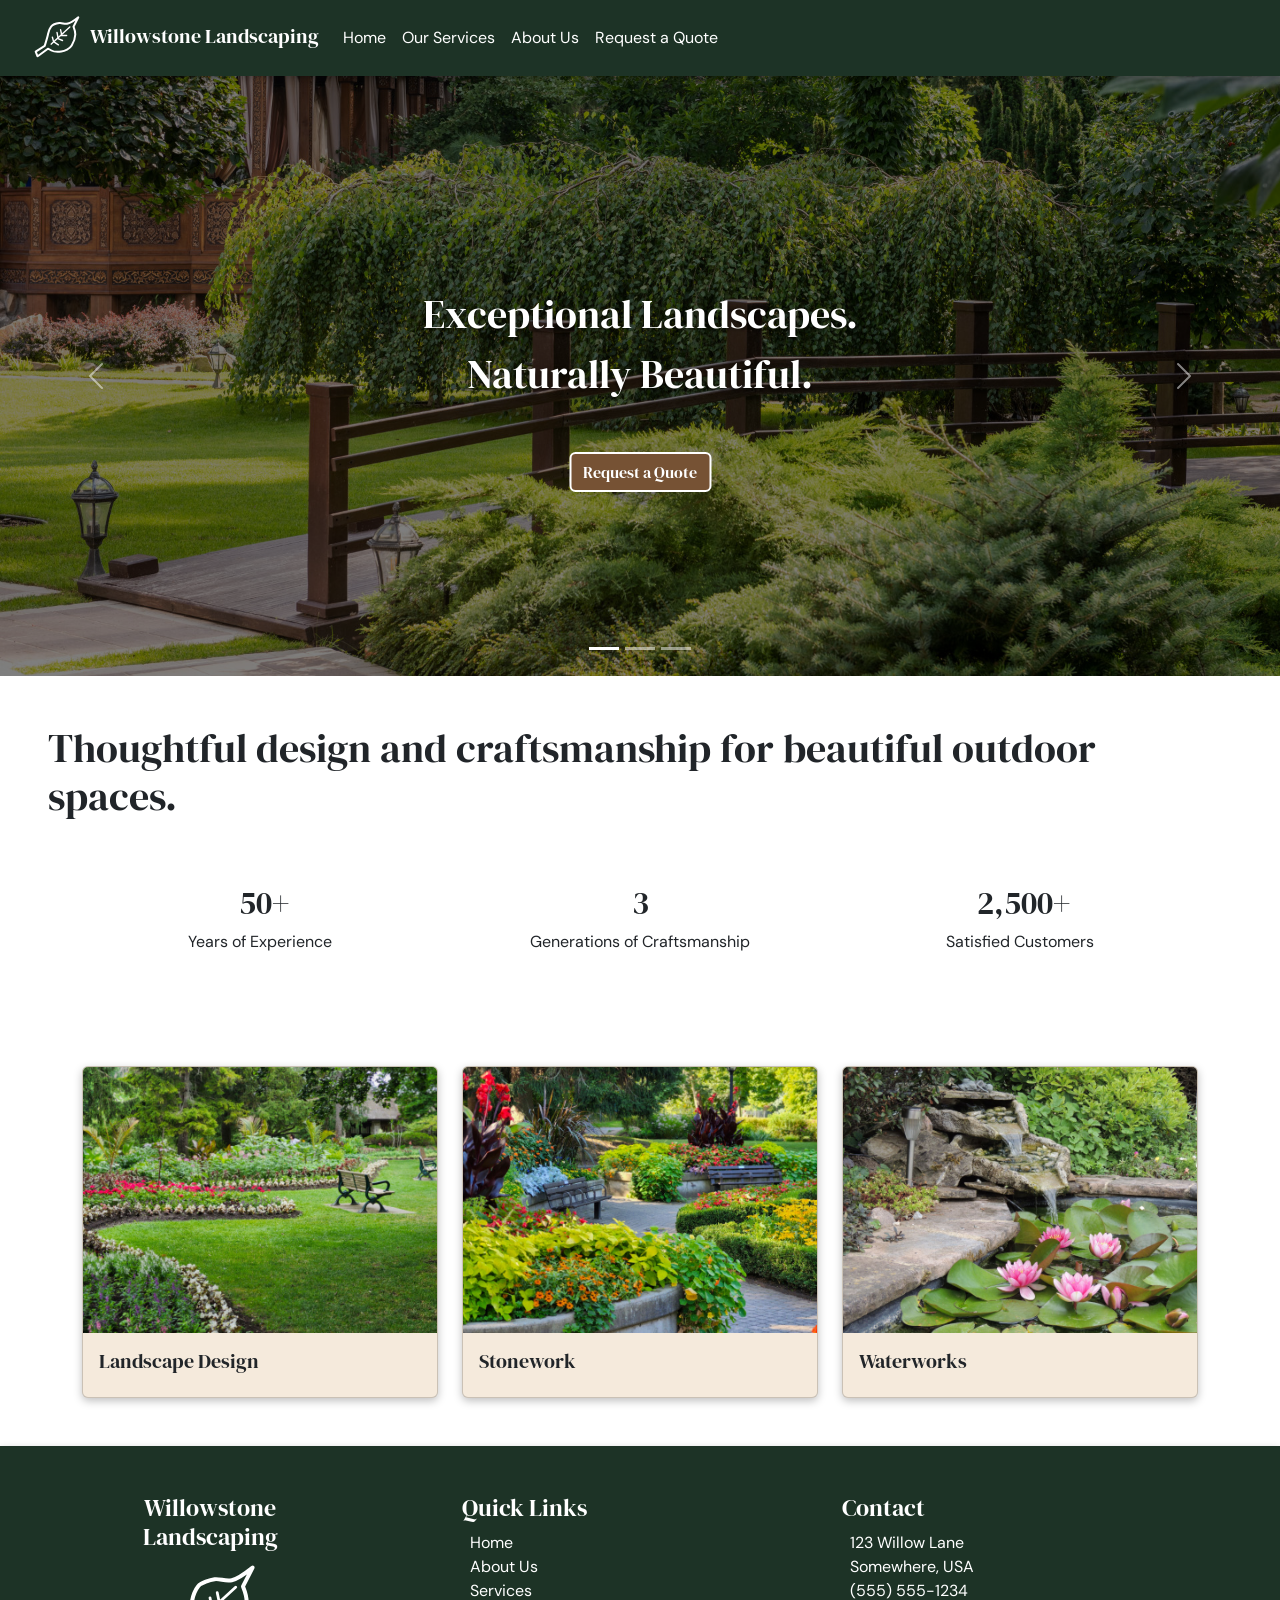
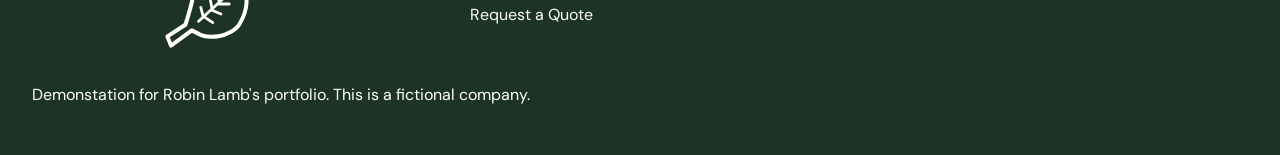
==== index.html @ a402fd1c "Add files via upload" ====
<!doctype html>
<html lang="en">
<head>
  <meta charset="utf-8">
  <meta name="viewport" content="width=device-width, initial-scale=1">
  <title>Willowstone Landscaping</title>

  <link rel="preconnect" href="https://fonts.googleapis.com">
  <link rel="preconnect" href="https://fonts.gstatic.com" crossorigin>
  <link href="https://fonts.googleapis.com/css2?family=DM+Sans:ital,opsz,wght@0,9..40,100..1000;1,9..40,100..1000&family=DM+Serif+Display:ital@0;1&display=swap" rel="stylesheet">

  <link rel="stylesheet" href="css/bootstrap.min.css">
  <link rel="stylesheet" href="css/willowstone-styles.css">

</head>
<body>
  <nav class="navbar navbar-expand-lg navbar-dark sticky-top">
  <a class="navbar-brand" href="#"> <img src="images/willowstone-logo.svg"
         class="willowstone-logo"
         alt="">Willowstone Landscaping</a>
  <button class="navbar-toggler" type="button" data-toggle="collapse" data-target="#navbarNavAltMarkup" aria-controls="navbarNavAltMarkup" aria-expanded="false" aria-label="Toggle navigation">
    <span class="navbar-toggler-icon"></span>
  </button>
  <div class="collapse navbar-collapse">
    <div class="navbar-nav">
      <a class="nav-item nav-link" href="index.html">Home</a>
      <a class="nav-item nav-link" href="#service-section">Our Services</a>
      <a class="nav-item nav-link" href="pages/about-us.html">About Us</a>
      <a class="nav-item nav-link" href="pages/request-quote-form.html">Request a Quote</a>
    </div>
  </div>
</nav>

<div id="carouselWillowstone" class="carousel slide carousel-fade" data-bs-ride="carousel">
  <ol class="carousel-indicators">
    <li data-bs-target="#carouselWillowstone" data-bs-slide-to="0" class="active"></li>
    <li data-bs-target="#carouselWillowstone" data-bs-slide-to="1"></li>
    <li data-bs-target="#carouselWillowstone" data-bs-slide-to="2"></li>
  </ol>
  <div class="carousel-inner">
    <div class="carousel-item active">
      <img class="d-block w-100" src="images/bridge-hero.jpg" alt="Bridge">
    </div>
     <div class="carousel-item">
      <img class="d-block w-100" src="images/patio-hero.jpg" alt="Patio">
    </div>
     <div class="carousel-item">
      <img class="d-block w-100" src="images/flowers-trees-hero.jpg" alt="Flowers">
    </div>

    
      <div class="hero-content">
        
        <h1 class="hero-line-1">Exceptional Landscapes.</h1>
        <h1 class="hero-line-2">Naturally Beautiful.</h1>

        <a href="" class="btn btn-primary btn-willowstone">
            Request a Quote
        </a>
      </div>
  </div>
  <a class="carousel-control-prev" href="#carouselWillowstone" role="button" data-bs-slide="prev">
    <span class="carousel-control-prev-icon" aria-hidden="true"></span>
    <span class="sr-only"></span>
  </a>
  <a class="carousel-control-next" href="#carouselWillowstone" role="button" data-bs-slide="next">
    <span class="carousel-control-next-icon" aria-hidden="true"></span>
    <span class="sr-only"></span>
  </a>


</div>

<section class="summary py-5">
  <h1>Thoughtful design and craftsmanship
        for beautiful outdoor spaces.</h1>
      <div class="container">
        <div class="row text-center">

            <div class="col-12 col-md-4">
                <h2>&nbsp;50+</h2>
                <p>Years of Experience</p>
            </div>

            <div class="col-12 col-md-4">
                <h2>3</h2>
                <p>Generations of Craftsmanship</p>
            </div>

            <div class="col-12 col-md-4">
                <h2>&nbsp;2,500+</h2>
                <p>Satisfied Customers</p>
            </div>

        </div>
    </div>

</section>

<section id="service-section" class="services py-5">
    <div class="container">
        <div class="row g-4">

            <div class="col-12 col-md-6 col-lg-4">
                <a href="pages/landscape-design.html" class="card h-100">
                    <img src="images/bench-card.jpg" class="card-img-top" alt="...">
                    <div class="card-body">
                      <h5 class="card-title">Landscape Design</h5>
                    </div>
                  </a>
            </div>

            <div class="col-12 col-md-6 col-lg-4">
                <a href="pages/stonework.html" class="card h-100">
                    <img src="images/stone-path-card.jpg" class="card-img-top" alt="...">
                    <div class="card-body">
                      <h5 class="card-title">Stonework</h5>
                    </div> 
                  </a>
            </div>

            <div class="col-12 col-md-6 col-lg-4">
                <a href="pages/waterworks.html" class="card h-100">
                    <img src="images/pond-card.jpg" class="card-img-top" alt="...">
                    <div class="card-body">
                      <h5 class="card-title">Waterworks</h5>
                   </div>
                </a>
            </div>

        </div>
    </div>
</section>

<footer class="willowstone-footer">
    <div class="container">
        <div class="row">

            <div class="col-12 col-md-4 logo-footer-container">
                <h4>Willowstone Landscaping</h4>
                <img src="images/willowstone-logo.svg" class="willowstone-logo-footer" alt="Willowstone Logo">
            </div>

            <div class="col-12 col-md-4 py-3">
                <h4>Quick Links</h4>
                <a class="footer-list" href="#">Home</a><br>
                <a class="footer-list" href="pages/about-us.html">About Us</a><br>
                <a class="footer-list" href="#service-section">Services</a><br>
                <a class="footer-list" href="pages/request-quote-form.html">Request a Quote</a>
            </div>

            <div class="col-12 col-md-4 py-3">
                <h4 class="willowstone-contact">Contact</h4>
                <p class="footer-list">123 Willow Lane</p>
                <p class="footer-list">Somewhere, USA</p>
                <p class="footer-list">(555) 555-1234</p>
            </div>

        </div>
    </div>
    <p>Demonstation for Robin Lamb's portfolio. This is a fictional company.</p>
</footer>

<script src="js/bootstrap.bundle.min.js"></script>
</body>
</html>
---- css/willowstone-styles.css ----
:root {
    --forest: #1D3326;
    --sage: #829B79;
    --sage-light: #DDE6D8;

    --tan: #9A7048;
    --tan-light: #D0AD82;
    --tan-dark: #765234;
    --tan-active: #5E4029;
    --tan-pale: #f5eadc;

    --ivory: #F7F5EF;
    --text-dark: #263029;
}

.navbar {
    background-color: var(--forest);
    color: white;
    box-shadow: 0 3px 8px rgba(0, 0, 0, 0.25);
    padding: .5rem 2rem;
}

.navbar .navbar-brand,
.navbar .nav-link {
    color: white;
}

.navbar .nav-link:hover {
    color: var(--tan-light);
}

.navbar .nav-link:active {
     color: var(--tan);
}

.willowstone-logo {
    width: 50px;
    height: auto;
    margin-right: 0.5rem;
}

.willowstone-logo-footer {
    width: 100px;
    height: auto;
}

.logo-footer-container {
    text-align: center;
    padding-top: 1em;
    padding-right:7em;    
}

@media (max-width: 767.98px) {
    .logo-footer-container {
        padding-right: 0;
    }
}

.btn-willowstone {
    background-color: var(--tan-dark);
    color: #FFFFFF;
    border: 2px solid white;
    margin-top: 2em;

}

@media (max-width: 767.98px) {
    .btn-willowstone {
        margin-top: 0;
    }
}

.btn-willowstone:hover {
    background-color: var(--tan);
    border-color: var(--tan);
    color: white;
}

.btn.btn-willowstone:active {
    background-color: var(--tan-active);
    border-color: var(--tan-active);
}


.willowstone-footer {
    background-color: var(--forest);
    color:white;  
    padding: 2rem 2rem;
    box-shadow: 0 3px 8px rgba(0, 0, 0, 0.25);
}

.willowstone-footer a{
    color: white;
    text-decoration: none;
}

.willowstone-footer .container {
    padding-bottom: 1.5rem;
}

.services, .summary {
    padding: 5rem 3rem;
}


@media (max-width: 767.98px) {
    .services,
    .summary {
        padding: 3rem 1rem;
    }
}
.card {
    background-color: var(--tan-pale);
    box-shadow: 0 3px 8px rgba(0, 0, 0, 0.25);
    text-decoration: none;
    transition: transform 0.2s ease,
                box-shadow 0.2s ease;
}

.card:hover {
    background-color: var(--tan-dark);
    color: white;
    transform: translateY(-4px);
    box-shadow: 0 6px 14px rgba(0, 0, 0, 0.25);
}

.card:active {
    background-color: var(--tan-active);
    transform: translateY(-1px) scale(0.99);
    box-shadow: 0 2px 6px rgba(0, 0, 0, 0.14);
}

.willowstone-footer a:hover {
    color: var(--tan-light);
}

.willowstone-footer a:active {
    color: var(--tan);
}

#carouselWillowstone {
    position: relative;
}

.hero-content {
    position: absolute;
    top: 50%;
    left: 50%;
    transform: translate(-50%, -50%);
    z-index: 10;

    text-align: center;
    color: white;
}


.carousel-item {
    position: relative;
}

.summary h1 {
    margin-bottom: 4rem
}

.carousel-item::after {
    content: "";
    position: absolute;
    inset: 0;
    background-color: rgba(0, 0, 0, 0.5);
}

.hero-content h1 {
    line-height:.7;
    margin-bottom: 2rem;
    color: white;
    text-shadow: 0 2px 4px rgba(0, 0, 0, 0.7);
}


@media (max-width: 767.98px) {
    .hero-content {
        width: 90%;
    }
}

@media (max-width: 767.98px) {
    .hero-content h1 {
        font-size: 1.5rem;
        line-height: .2rem;
    }
}


.hero-line-1, .hero-line-2, .hero-content .btn-willowstone { 
    opacity: 0;
    transform: translateY(20px);
    animation: fadeIn 1.5s ease-out forwards;
}


.hero-line-1 {
    animation-delay: 0.2s;
}

.hero-line-2 {
     animation-delay: 1.5s;
}

.hero-content .btn-willowstone {
    animation-delay: 2.5s;
}


@keyframes fadeIn {
    from {
        opacity: 0;
    }

    to {
        opacity: 1;
    }
}

.carousel-indicators {
    list-style: none;
}

body {
    font-family: "DM Sans", sans-serif;
}

h1,
h2,
h3,
h4,
h5,
h6,
.navbar-brand, .btn-willowstone {
    font-family: "DM Serif Display", serif;
}

.footer-list {
    margin-left: .5rem;
    line-height: .5rem;
}

.willowstone-contact {
    padding-bottom: .5rem;
}

.service-hero {
    min-height: 60vh;
    background-size: cover;
    background-position: center;
    background-attachment: fixed;

    display: flex;
    align-items: center;
    justify-content: center;
}

.service-hero-mobile {
    display: none;
}

@media (max-width: 767.98px) {

    .service-hero {
        min-height: auto;
        background-image: none;
        background-attachment: scroll;
    }

    .service-hero-mobile {
        display: block;
        width: 100%;
        height: auto;
    }
}

.landscape-hero {
    background-image: url("../images/landscape-hero.jpg")
}

.stonework-hero {
    background-image: url("../images/stonework-hero.jpg");
}

.waterworks-hero {
    background-image: url("../images/pond-hero.jpg");
}

.service-hero {
    position: relative;
}

.about-hero-wrap {
    position: relative;
}

.about-hero {
    display: block;
    width: 100%;
    height: auto;
    position: relative;
    filter: brightness(55%);
}


.service-hero::before {
    content: "";
    position: absolute;
    inset: 0;
    background-color: rgba(0, 0, 0, 0.45);
}

.service-hero-content {
    position: absolute;
    z-index: 2;
    top: 50%;
    left: 50%;
    transform: translate(-50%, -50%);
    color: white;
    text-align: center;
}

.service-hero-content h1 {
    font-size: 3.5rem;
    padding-top: 5rem;
}

@media (max-width: 767.98px) {
    .service-hero-content h1 {
    font-size: 2rem;
    
    }

}



.service-content h1, .service-content h3, .service-content h4 {
    padding-top: 1rem;
    padding-bottom: 1rem;
}

.service-content h1, .service-content h3, .service-content h4, .service-content p {
    padding-left: 3rem;
    padding-right:3rem;
    line-height: 1.5;
}

@media (max-width: 767.98px) {
    .service-content h1, .service-content h3, .service-content h4, .service-content p {
    padding-left: 1rem;
    padding-right:1rem;
}
}
.service-content p, .service-content a {
    font-size: 1.2rem;
    line-height: 1.5;
}

.return-to-services {
    color:black;
    text-align:center;
    display:block;
    padding-top: 2rem;
    padding-bottom: 2rem;
}

.hidden {
    display: none;
}

.form-error {
    color: #a12b2b;
    font-size: 0.9rem;
    margin-top: 0.25rem;
}

.quote-page {
    padding-right: 5rem;
    padding-left: 5rem;
    padding-top: 5rem;
    padding-bottom: 5rem;
}

.form-control {
    margin-bottom: 2rem;
}

@media (max-width: 767.98px) {
   .quote-page {
    padding-right: 2rem;
    padding-left: 2rem;
    padding-top: 2rem;
    padding-bottom: 2rem;
} 
}

.quote-page .btn-willowstone {
    display: block;
    margin-left: auto;
    margin-right: auto;
}

.success-message {
    padding-top: 10rem;
    padding-bottom: 10rem;
}

.success-message .h2, .success-message .p {
    padding-bottom: 5rem;
}

.dm-serif-display-regular {
  font-family: "DM Serif Display", serif;
  font-weight: 400;
  font-style: normal;
}

.dm-serif-display-regular-italic {
  font-family: "DM Serif Display", serif;
  font-weight: 400;
  font-style: italic;
}

.dm-sans-<uniquifier> {
  font-family: "DM Sans", sans-serif;
  font-optical-sizing: auto;
  font-weight: <weight>;
  font-style: normal;
}
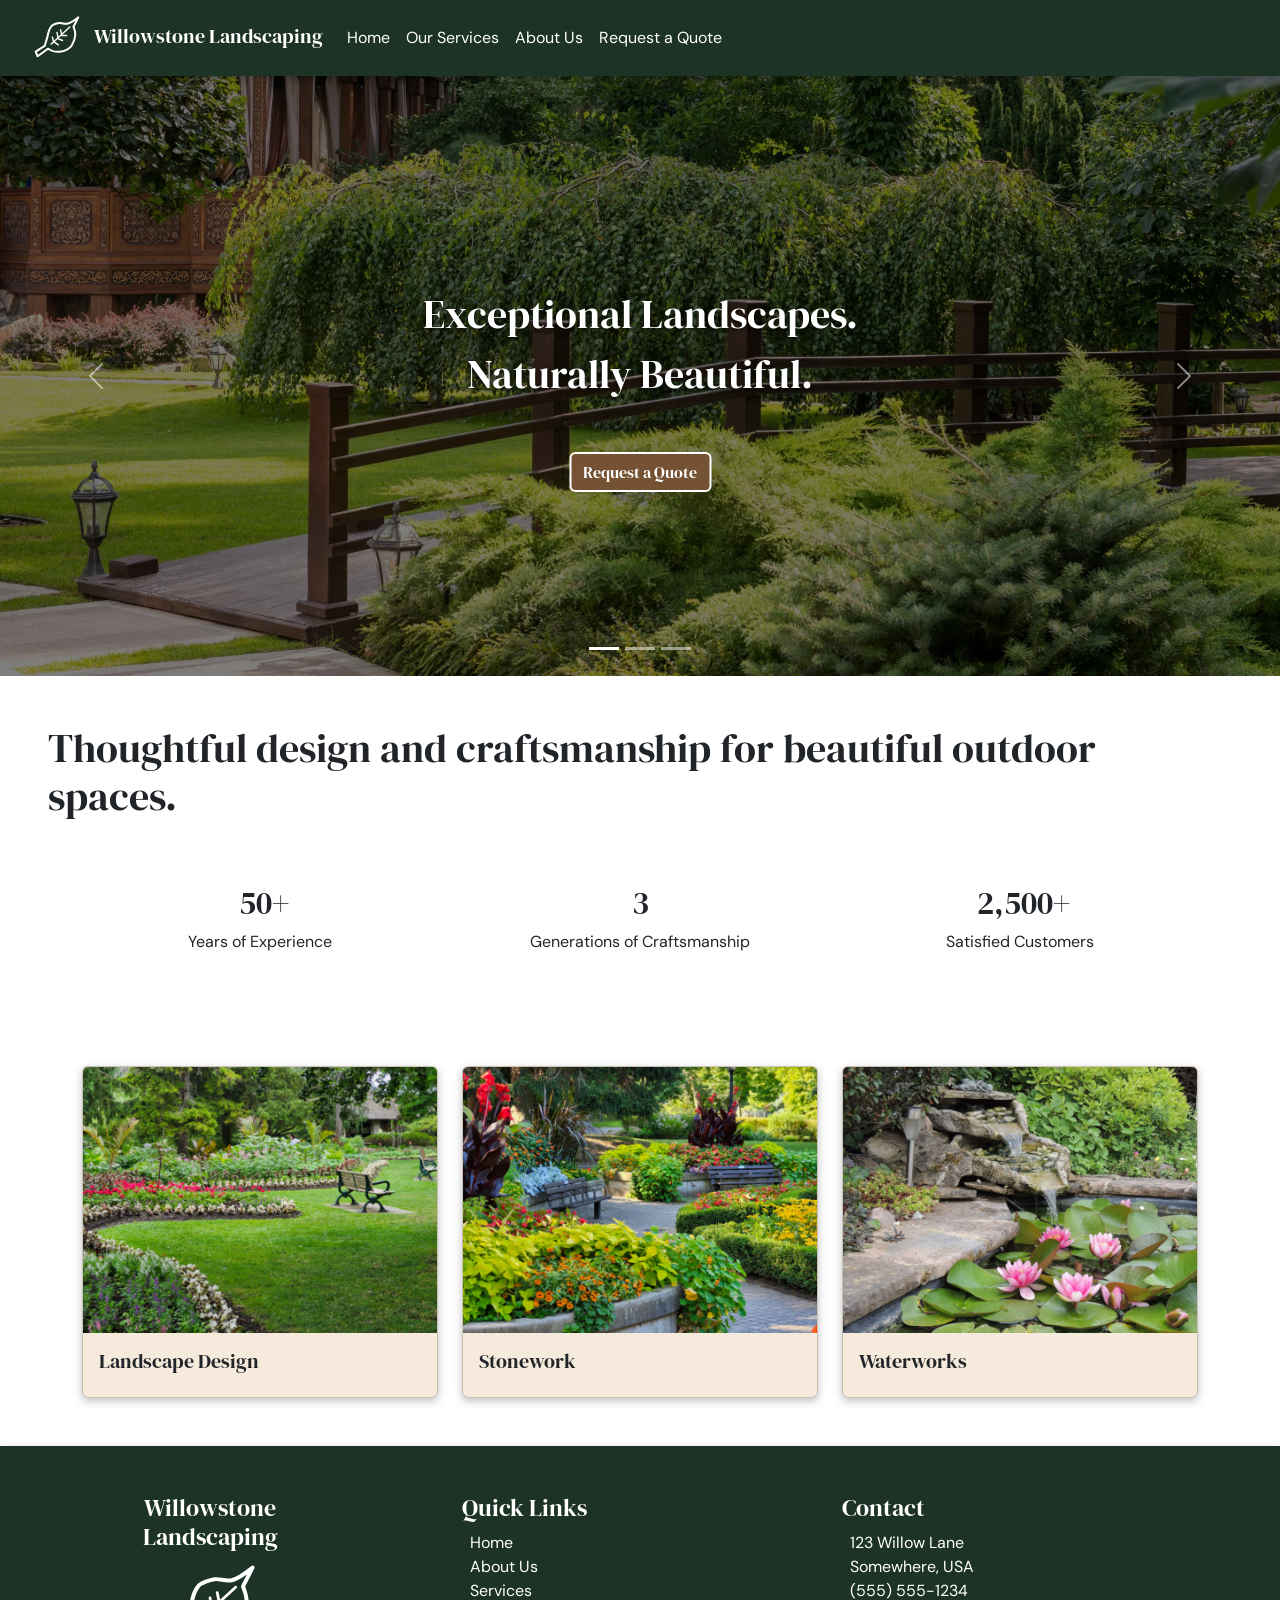
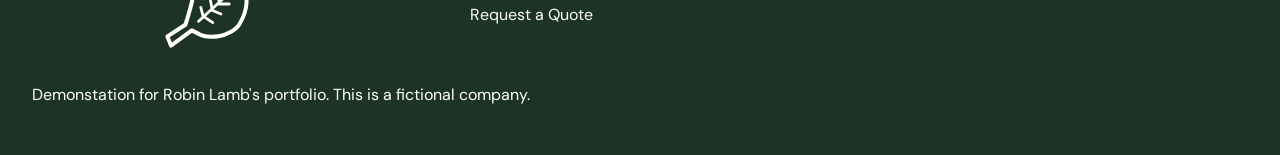
==== commit db57ba84: "Fix mobile navigation and optimize imgages" ====
--- a/index.html
+++ b/index.html
@@ -14,21 +14,38 @@
 
 </head>
 <body>
-  <nav class="navbar navbar-expand-lg navbar-dark sticky-top">
-  <a class="navbar-brand" href="#"> <img src="images/willowstone-logo.svg"
-         class="willowstone-logo"
-         alt="">Willowstone Landscaping</a>
-  <button class="navbar-toggler" type="button" data-toggle="collapse" data-target="#navbarNavAltMarkup" aria-controls="navbarNavAltMarkup" aria-expanded="false" aria-label="Toggle navigation">
-    <span class="navbar-toggler-icon"></span>
-  </button>
-  <div class="collapse navbar-collapse">
-    <div class="navbar-nav">
-      <a class="nav-item nav-link" href="index.html">Home</a>
-      <a class="nav-item nav-link" href="#service-section">Our Services</a>
-      <a class="nav-item nav-link" href="pages/about-us.html">About Us</a>
-      <a class="nav-item nav-link" href="pages/request-quote-form.html">Request a Quote</a>
+ <nav class="navbar navbar-expand-lg navbar-dark sticky-top">
+
+    <a class="navbar-brand" href="index.html">
+        <img src="images/willowstone-logo.svg"
+             class="willowstone-logo"
+             alt="">
+        Willowstone Landscaping
+    </a>
+
+    <button class="navbar-toggler"
+            type="button"
+            data-bs-toggle="collapse"
+            data-bs-target="#navbarNavAltMarkup"
+            aria-controls="navbarNavAltMarkup"
+            aria-expanded="false"
+            aria-label="Toggle navigation">
+
+        <span class="navbar-toggler-icon"></span>
+    </button>
+
+    <div class="collapse navbar-collapse" id="navbarNavAltMarkup">
+        <div class="navbar-nav">
+            <a class="nav-item nav-link" href="index.html">Home</a>
+            <a class="nav-item nav-link" href="#service-section">Our Services</a>
+            <a class="nav-item nav-link" href="pages/about-us.html">About Us</a>
+            <a class="nav-item nav-link"
+               href="pages/request-quote-form.html">
+                Request a Quote
+            </a>
+        </div>
     </div>
-  </div>
+
 </nav>
 
 <div id="carouselWillowstone" class="carousel slide carousel-fade" data-bs-ride="carousel">
@@ -39,13 +56,13 @@
   </ol>
   <div class="carousel-inner">
     <div class="carousel-item active">
-      <img class="d-block w-100" src="images/bridge-hero.jpg" alt="Bridge">
+      <img class="d-block w-100" src="images/bridge-hero.webp" alt="Bridge">
     </div>
      <div class="carousel-item">
-      <img class="d-block w-100" src="images/patio-hero.jpg" alt="Patio">
+      <img class="d-block w-100" src="images/patio-hero.webp" alt="Patio">
     </div>
      <div class="carousel-item">
-      <img class="d-block w-100" src="images/flowers-trees-hero.jpg" alt="Flowers">
+      <img class="d-block w-100" src="images/flowers-trees-hero.webp" alt="Flowers">
     </div>
 
     
@@ -54,7 +71,7 @@
         <h1 class="hero-line-1">Exceptional Landscapes.</h1>
         <h1 class="hero-line-2">Naturally Beautiful.</h1>
 
-        <a href="" class="btn btn-primary btn-willowstone">
+        <a href="pages/request-quote-form.html" class="btn btn-primary btn-willowstone">
             Request a Quote
         </a>
       </div>
@@ -163,4 +180,4 @@
 
 <script src="js/bootstrap.bundle.min.js"></script>
 </body>
-</html>+</html>
--- a/css/willowstone-styles.css
+++ b/css/willowstone-styles.css
@@ -37,6 +37,18 @@
     width: 50px;
     height: auto;
     margin-right: 0.5rem;
+}
+
+@media (max-width: 767.98px) {
+
+    .willowstone-logo {
+        width: 32px;
+    }
+
+    .navbar-brand {
+        font-size: 1.1rem;
+    }
+
 }
 
 .willowstone-logo-footer {
@@ -117,12 +129,15 @@
                 box-shadow 0.2s ease;
 }
 
-.card:hover {
-    background-color: var(--tan-dark);
-    color: white;
-    transform: translateY(-4px);
-    box-shadow: 0 6px 14px rgba(0, 0, 0, 0.25);
-}
+@media (hover: hover) and (pointer: fine) {
+    .card:hover {
+        background-color: var(--tan-dark);
+        color: white;
+        transform: translateY(-4px);
+        box-shadow: 0 6px 14px rgba(0, 0, 0, 0.25);
+    }
+}
+
 
 .card:active {
     background-color: var(--tan-active);
@@ -167,6 +182,15 @@
     position: absolute;
     inset: 0;
     background-color: rgba(0, 0, 0, 0.5);
+}
+
+
+@media (max-width: 767.98px) {
+    .carousel-control-prev,
+    .carousel-control-next,
+    .carousel-indicators {
+        display: none;
+    }
 }
 
 .hero-content h1 {
